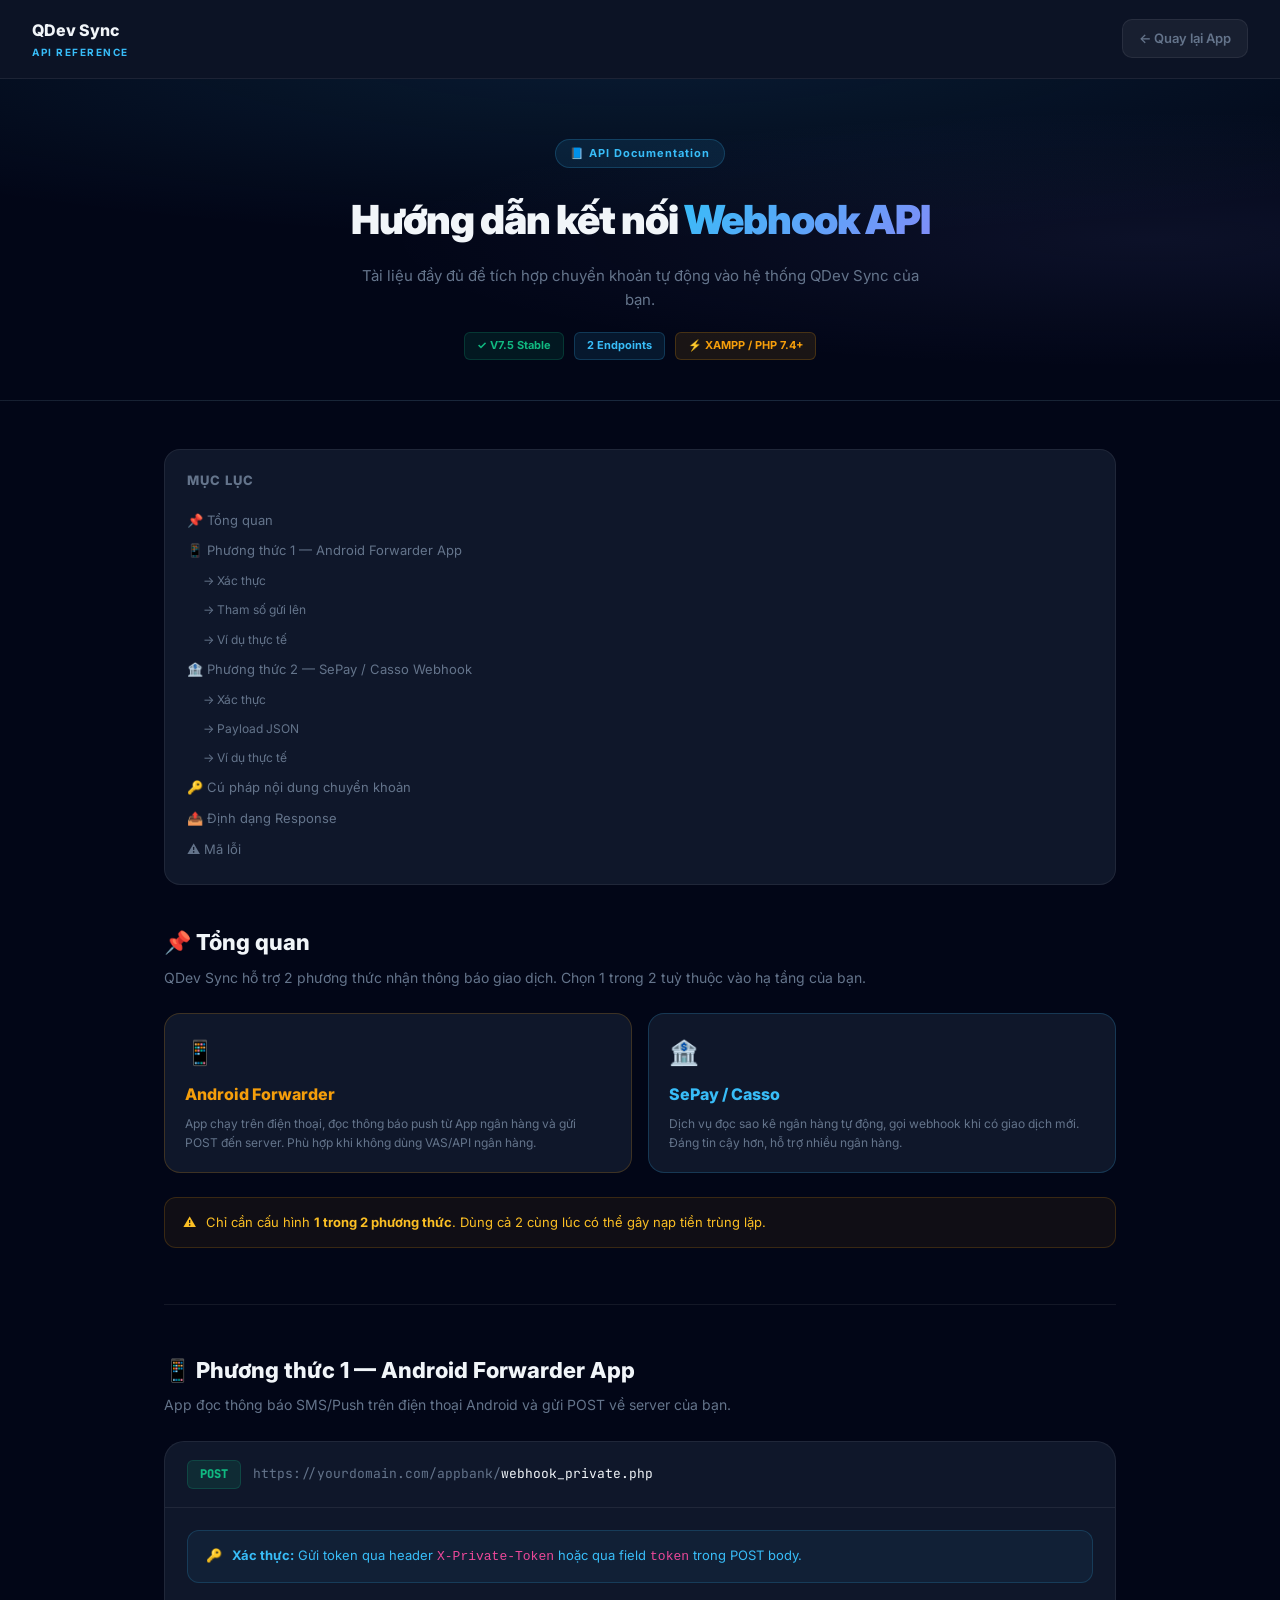
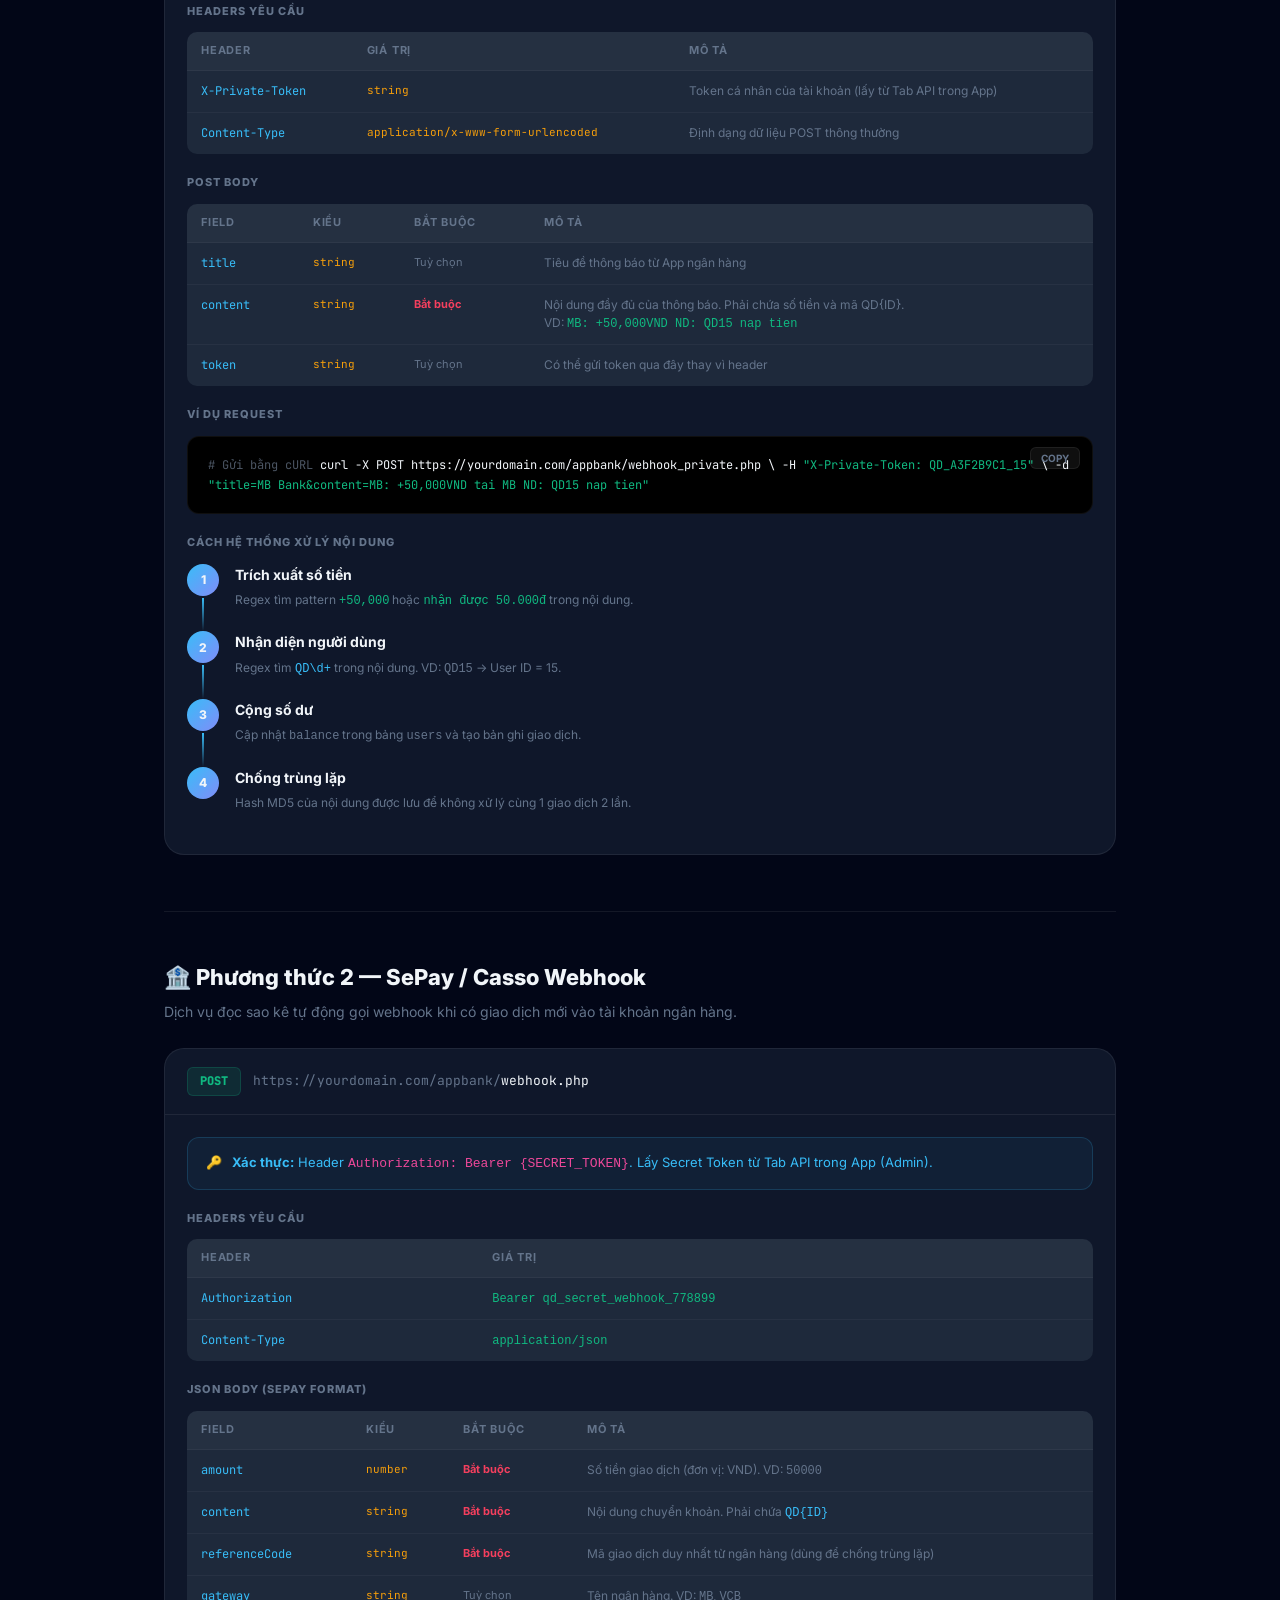
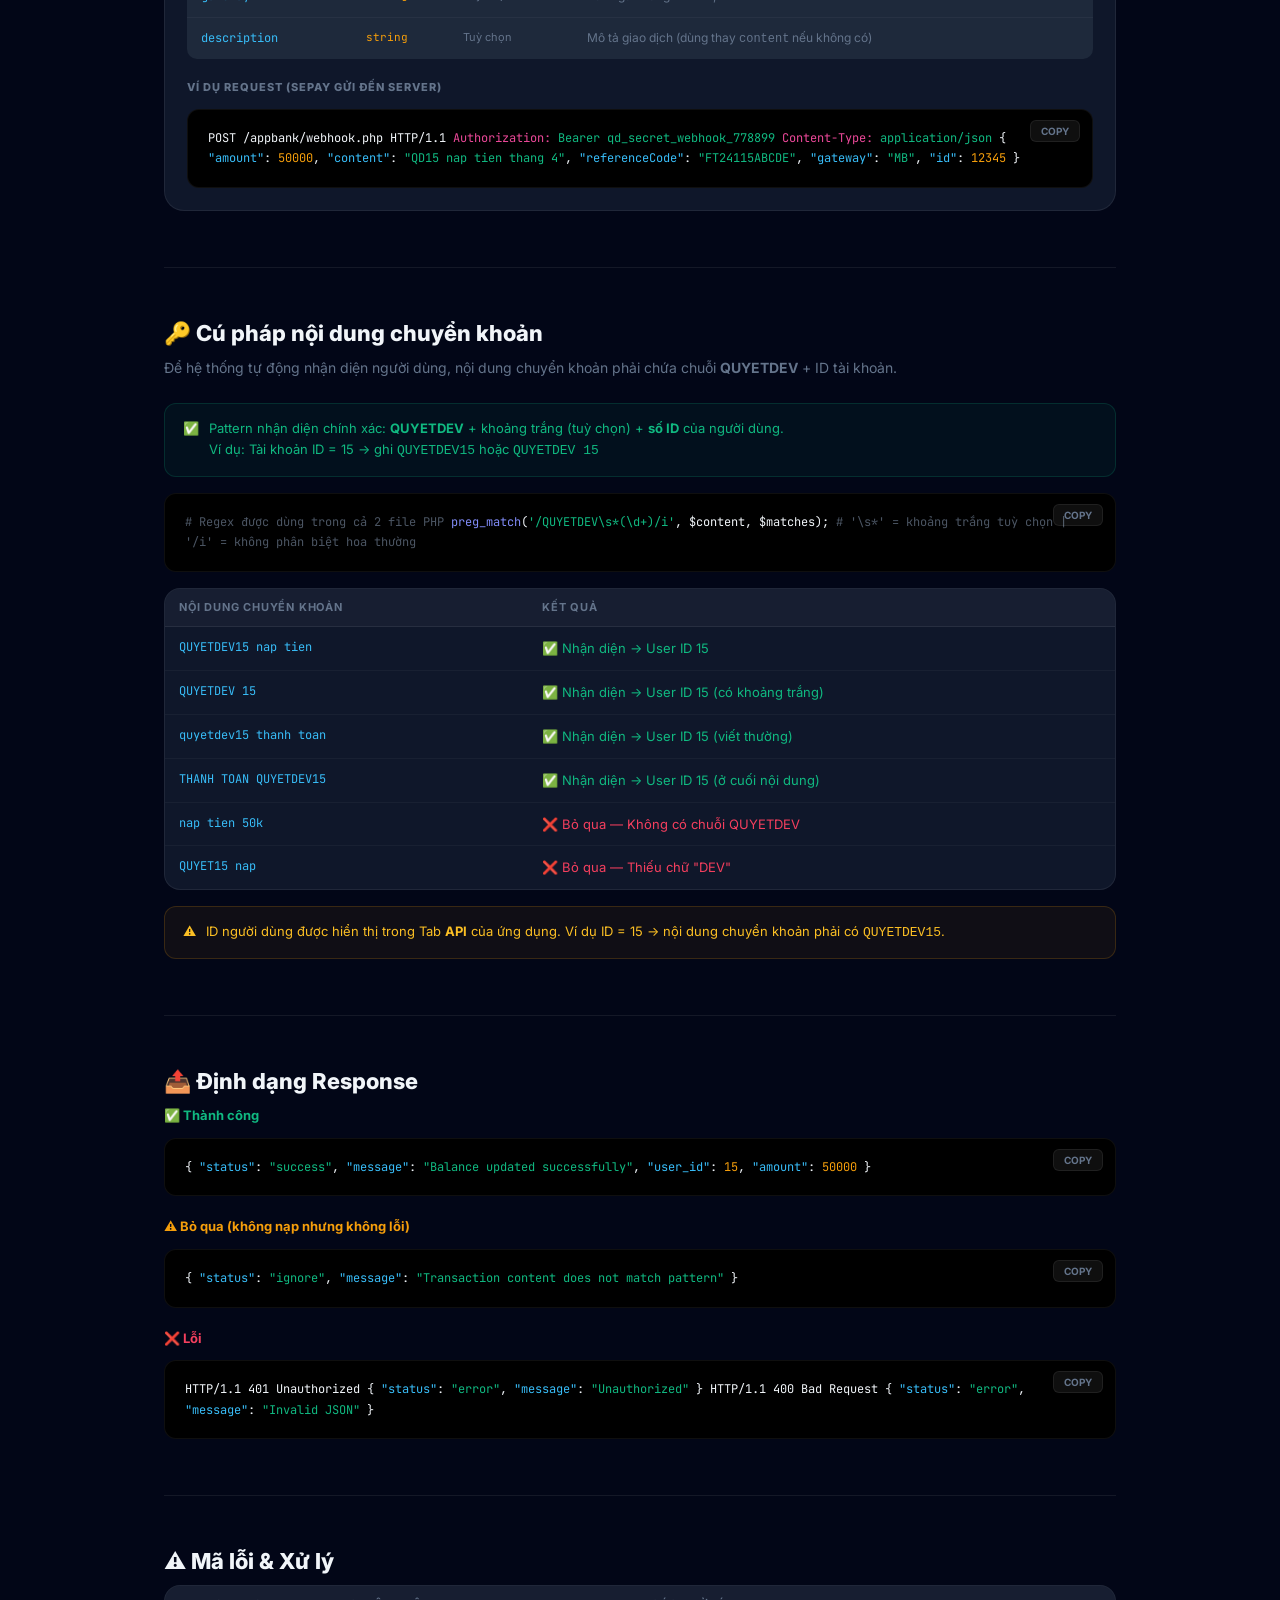
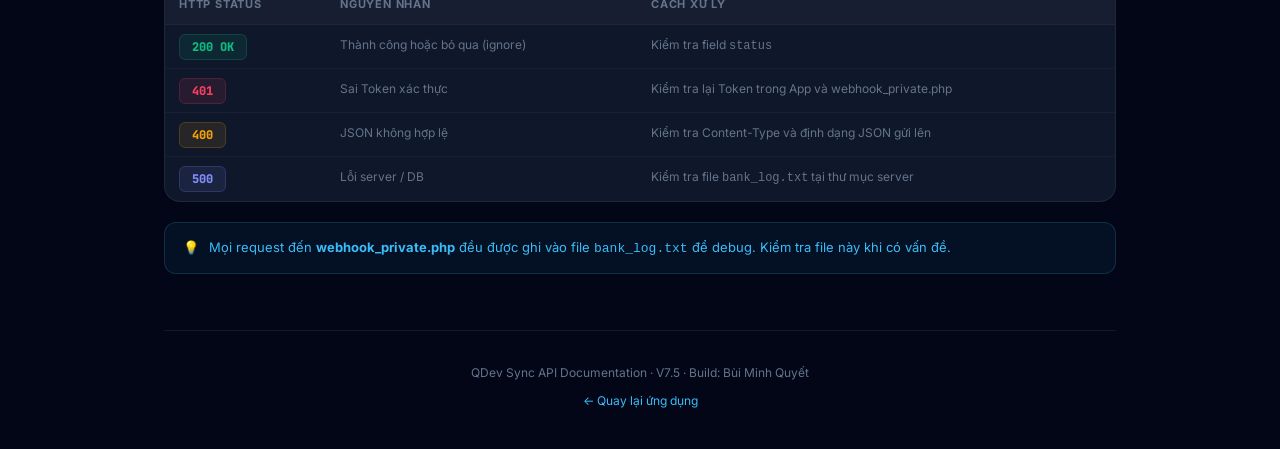
==== app/src/main/assets/docs.html @ 8d7e0cd1 "Fix internal doc links and external social app redirects (FB, Zalo)" ====
<!DOCTYPE html>
<html lang="vi">
<head>
    <meta charset="UTF-8">
    <meta name="viewport" content="width=device-width, initial-scale=1.0">
    <title>API Documentation — QDev Sync</title>
    <link rel="icon" href="logo.png">
    <link rel="preconnect" href="https://fonts.googleapis.com">
    <link href="https://fonts.googleapis.com/css2?family=Inter:wght@400;500;600;700;800;900&family=JetBrains+Mono:wght@400;500;700&display=swap" rel="stylesheet">
    <style>
        :root {
            --bg: #020617;
            --surface: #0f172a;
            --surface2: #1e293b;
            --border: rgba(255,255,255,0.07);
            --text: #f1f5f9;
            --muted: #64748b;
            --blue: #38bdf8;
            --purple: #818cf8;
            --emerald: #10b981;
            --amber: #f59e0b;
            --rose: #f43f5e;
            --pink: #ec4899;
        }
        * { margin: 0; padding: 0; box-sizing: border-box; }
        body {
            background: var(--bg);
            color: var(--text);
            font-family: 'Inter', sans-serif;
            min-height: 100vh;
            line-height: 1.6;
        }

        /* ── HEADER ── */
        .site-header {
            background: rgba(15,23,42,0.8);
            backdrop-filter: blur(12px);
            border-bottom: 1px solid var(--border);
            padding: 18px 32px;
            display: flex;
            align-items: center;
            justify-content: space-between;
            position: sticky;
            top: 0;
            z-index: 100;
        }
        .logo { display: flex; align-items: center; gap: 12px; }
        .logo-icon {
            width: 38px; height: 38px;
            background: linear-gradient(135deg, var(--blue), var(--purple));
            border-radius: 10px;
            display: flex; align-items: center; justify-content: center;
            font-size: 18px;
        }
        .logo-text { font-size: 16px; font-weight: 800; }
        .logo-sub { font-size: 10px; color: var(--blue); font-weight: 700; letter-spacing: 1.5px; text-transform: uppercase; }
        .back-btn {
            display: flex; align-items: center; gap: 8px;
            background: rgba(255,255,255,0.05);
            border: 1px solid var(--border);
            padding: 8px 16px;
            border-radius: 10px;
            color: var(--muted);
            text-decoration: none;
            font-size: 13px;
            font-weight: 600;
            transition: all 0.2s;
        }
        .back-btn:hover { background: rgba(56,189,248,0.1); color: var(--blue); border-color: var(--blue); }

        /* ── HERO ── */
        .hero {
            background: radial-gradient(ellipse 80% 60% at 50% -10%, rgba(56,189,248,0.12), transparent),
                        radial-gradient(ellipse 60% 40% at 90% 50%, rgba(129,140,248,0.08), transparent);
            padding: 60px 32px 40px;
            text-align: center;
            border-bottom: 1px solid var(--border);
        }
        .hero-badge {
            display: inline-flex; align-items: center; gap: 6px;
            background: rgba(56,189,248,0.1);
            border: 1px solid rgba(56,189,248,0.2);
            color: var(--blue);
            font-size: 11px; font-weight: 700; letter-spacing: 1px;
            padding: 5px 14px; border-radius: 100px;
            margin-bottom: 20px;
        }
        .hero h1 { font-size: 40px; font-weight: 900; letter-spacing: -1px; margin-bottom: 12px; }
        .hero h1 span { background: linear-gradient(135deg, var(--blue), var(--purple)); -webkit-background-clip: text; -webkit-text-fill-color: transparent; }
        .hero p { color: var(--muted); font-size: 15px; max-width: 560px; margin: 0 auto; }
        .version-badges { display: flex; justify-content: center; gap: 10px; margin-top: 20px; flex-wrap: wrap; }
        .version-badge {
            padding: 4px 12px; border-radius: 6px; font-size: 11px; font-weight: 700;
        }
        .v-stable { background: rgba(16,185,129,0.1); color: var(--emerald); border: 1px solid rgba(16,185,129,0.2); }
        .v-info { background: rgba(56,189,248,0.1); color: var(--blue); border: 1px solid rgba(56,189,248,0.2); }
        .v-warn { background: rgba(245,158,11,0.1); color: var(--amber); border: 1px solid rgba(245,158,11,0.2); }

        /* ── LAYOUT ── */
        .container { max-width: 1000px; margin: 0 auto; padding: 48px 24px; }

        /* ── SECTION ── */
        .section { margin-bottom: 56px; }
        .section-title {
            font-size: 22px; font-weight: 800; margin-bottom: 6px;
            display: flex; align-items: center; gap: 10px;
        }
        .section-desc { color: var(--muted); font-size: 14px; margin-bottom: 24px; }

        /* ── ENDPOINT CARD ── */
        .endpoint-card {
            background: var(--surface);
            border: 1px solid var(--border);
            border-radius: 20px;
            overflow: hidden;
            margin-bottom: 20px;
        }
        .endpoint-header {
            padding: 18px 22px;
            display: flex; align-items: center; gap: 12px;
            border-bottom: 1px solid var(--border);
            cursor: pointer;
            user-select: none;
        }
        .method-badge {
            padding: 4px 12px; border-radius: 6px;
            font-size: 12px; font-weight: 800;
            font-family: 'JetBrains Mono', monospace;
        }
        .post { background: rgba(16,185,129,0.12); color: var(--emerald); border: 1px solid rgba(16,185,129,0.2); }
        .get { background: rgba(56,189,248,0.12); color: var(--blue); border: 1px solid rgba(56,189,248,0.2); }
        .endpoint-url {
            font-family: 'JetBrains Mono', monospace;
            font-size: 13px; color: var(--text); flex: 1;
        }
        .endpoint-url span { color: var(--muted); }
        .endpoint-desc-short { margin-left: auto; font-size: 12px; color: var(--muted); font-weight: 500; }

        .endpoint-body { padding: 22px; }
        .endpoint-body h4 {
            font-size: 11px; font-weight: 800; color: var(--muted);
            letter-spacing: 1px; text-transform: uppercase;
            margin-bottom: 12px; margin-top: 20px;
        }
        .endpoint-body h4:first-child { margin-top: 0; }

        /* ── TABLE ── */
        table { width: 100%; border-collapse: collapse; font-size: 13px; }
        th {
            text-align: left; padding: 10px 14px;
            background: rgba(255,255,255,0.03);
            color: var(--muted); font-size: 11px; font-weight: 700;
            text-transform: uppercase; letter-spacing: 0.8px;
            border-bottom: 1px solid var(--border);
        }
        td { padding: 11px 14px; border-bottom: 1px solid rgba(255,255,255,0.04); vertical-align: top; }
        tr:last-child td { border-bottom: none; }
        .param-name { font-family: 'JetBrains Mono', monospace; color: var(--blue); font-size: 12px; }
        .param-type { font-family: 'JetBrains Mono', monospace; color: var(--amber); font-size: 11px; }
        .param-req { color: var(--rose); font-size: 11px; font-weight: 700; }
        .param-opt { color: var(--muted); font-size: 11px; }
        .param-desc { color: var(--muted); font-size: 12px; line-height: 1.5; }

        /* ── CODE BLOCK ── */
        .code-block {
            background: #000;
            border: 1px solid rgba(255,255,255,0.06);
            border-radius: 12px;
            padding: 18px 20px;
            font-family: 'JetBrains Mono', monospace;
            font-size: 12px;
            line-height: 1.7;
            overflow-x: auto;
            position: relative;
        }
        .code-block .comment { color: #4b5563; }
        .code-block .key { color: var(--blue); }
        .code-block .str { color: var(--emerald); }
        .code-block .num { color: var(--amber); }
        .code-block .kw { color: var(--purple); }
        .code-block .hdr { color: var(--pink); }
        .copy-btn {
            position: absolute; top: 10px; right: 12px;
            background: rgba(255,255,255,0.06);
            border: 1px solid var(--border);
            color: var(--muted);
            padding: 4px 10px;
            border-radius: 6px;
            font-size: 10px; font-weight: 700;
            cursor: pointer;
            transition: all 0.2s;
            font-family: 'Inter', sans-serif;
        }
        .copy-btn:hover { background: var(--blue); color: white; border-color: var(--blue); }

        /* ── ALERT ── */
        .alert {
            padding: 14px 18px;
            border-radius: 12px;
            margin-bottom: 16px;
            font-size: 13px;
            display: flex; gap: 10px;
        }
        .alert-warn { background: rgba(245,158,11,0.06); border: 1px solid rgba(245,158,11,0.18); color: #fbbf24; }
        .alert-info { background: rgba(56,189,248,0.06); border: 1px solid rgba(56,189,248,0.18); color: var(--blue); }
        .alert-success { background: rgba(16,185,129,0.06); border: 1px solid rgba(16,185,129,0.18); color: var(--emerald); }

        /* ── RESPONSE TABS ── */
        .resp-tabs { display: flex; gap: 0; border-bottom: 1px solid var(--border); margin-bottom: 14px; }
        .resp-tab {
            padding: 8px 16px; font-size: 12px; font-weight: 700;
            color: var(--muted); cursor: pointer; border-bottom: 2px solid transparent;
            transition: all 0.2s;
        }
        .resp-tab.active { color: var(--emerald); border-bottom-color: var(--emerald); }

        /* ── FLOW STEPS ── */
        .flow { display: flex; flex-direction: column; gap: 0; }
        .flow-item {
            display: flex; gap: 16px; padding-bottom: 20px;
            position: relative;
        }
        .flow-item:not(:last-child)::before {
            content: '';
            position: absolute;
            left: 15px; top: 34px; bottom: 0;
            width: 2px;
            background: linear-gradient(var(--blue), transparent);
        }
        .flow-num {
            width: 32px; height: 32px; border-radius: 50%; flex-shrink: 0;
            background: linear-gradient(135deg, var(--blue), var(--purple));
            display: flex; align-items: center; justify-content: center;
            font-size: 12px; font-weight: 800;
        }
        .flow-content h5 { font-size: 14px; font-weight: 700; margin-bottom: 4px; }
        .flow-content p { font-size: 12px; color: var(--muted); }

        /* ── DIVIDER ── */
        .divider { height: 1px; background: var(--border); margin: 48px 0; }

        /* ── TOC ── */
        .toc {
            background: var(--surface);
            border: 1px solid var(--border);
            border-radius: 16px;
            padding: 20px 22px;
            margin-bottom: 40px;
        }
        .toc h3 { font-size: 13px; font-weight: 800; color: var(--muted); text-transform: uppercase; letter-spacing: 1px; margin-bottom: 14px; }
        .toc a {
            display: block; color: var(--muted); text-decoration: none;
            font-size: 13px; padding: 5px 0;
            transition: color 0.2s;
        }
        .toc a:hover { color: var(--blue); }
        .toc .toc-sub { padding-left: 16px; font-size: 12px; }

        /* ── RESPONSIVE ── */
        @media (max-width: 768px) {
            .hero { padding: 40px 20px 30px; }
            .hero h1 { font-size: 28px; }
            .hero p { font-size: 14px; }
            .site-header { padding: 12px 16px; }
            .logo-text { font-size: 14px; }
            .logo-icon { width: 32px; height: 32px; font-size: 16px; }
            .back-btn { padding: 6px 12px; font-size: 12px; }
            
            .container { padding: 24px 16px; }
            .section-title { font-size: 18px; }
            
            .overview-grid { grid-template-columns: 1fr !important; }
            
            .endpoint-header { flex-direction: column; align-items: flex-start; gap: 8px; }
            .endpoint-url { font-size: 12px; color: var(--text); word-break: break-all; }
            .endpoint-desc-short { margin-left: 0; font-size: 11px; }
            
            .table-wrapper { overflow-x: auto; -webkit-overflow-scrolling: touch; border-radius: 10px; border: 1px solid var(--border); }
            table { min-width: 500px; }
            
            .code-block { font-size: 11px; padding: 15px; }
        }
    </style>
</head>
<body>

<!-- HEADER -->
<header class="site-header">
    <div class="logo">
        <div>
            <div class="logo-text">QDev Sync</div>
            <div class="logo-sub">API Reference</div>
        </div>
    </div>
    <a href="preview.html" class="back-btn">← Quay lại App</a>
</header>

<!-- HERO -->
<div class="hero">
    <div class="hero-badge">📘 API Documentation</div>
    <h1>Hướng dẫn kết nối <span>Webhook API</span></h1>
    <p>Tài liệu đầy đủ để tích hợp chuyển khoản tự động vào hệ thống QDev Sync của bạn.</p>
    <div class="version-badges">
        <span class="version-badge v-stable">✓ V7.5 Stable</span>
        <span class="version-badge v-info">2 Endpoints</span>
        <span class="version-badge v-warn">⚡ XAMPP / PHP 7.4+</span>
    </div>
</div>

<!-- MAIN CONTENT -->
<div class="container">

    <!-- TOC -->
    <div class="toc">
        <h3>Mục lục</h3>
        <a href="#overview">📌 Tổng quan</a>
        <a href="#method1">📱 Phương thức 1 — Android Forwarder App</a>
        <a class="toc-sub" href="#m1-auth">→ Xác thực</a>
        <a class="toc-sub" href="#m1-params">→ Tham số gửi lên</a>
        <a class="toc-sub" href="#m1-example">→ Ví dụ thực tế</a>
        <a href="#method2">🏦 Phương thức 2 — SePay / Casso Webhook</a>
        <a class="toc-sub" href="#m2-auth">→ Xác thực</a>
        <a class="toc-sub" href="#m2-body">→ Payload JSON</a>
        <a class="toc-sub" href="#m2-example">→ Ví dụ thực tế</a>
        <a href="#pattern">🔑 Cú pháp nội dung chuyển khoản</a>
        <a href="#response">📤 Định dạng Response</a>
        <a href="#errors">⚠️ Mã lỗi</a>
    </div>

    <!-- OVERVIEW -->
    <div class="section" id="overview">
        <div class="section-title">📌 Tổng quan</div>
        <div class="section-desc">QDev Sync hỗ trợ 2 phương thức nhận thông báo giao dịch. Chọn 1 trong 2 tuỳ thuộc vào hạ tầng của bạn.</div>

        <div class="overview-grid" style="display: grid; grid-template-columns: 1fr 1fr; gap: 16px; margin-bottom: 24px;">
            <div style="background: var(--surface); border: 1px solid rgba(245,158,11,0.2); border-radius: 16px; padding: 20px;">
                <div style="font-size: 24px; margin-bottom: 10px;">📱</div>
                <div style="font-weight: 800; margin-bottom: 6px; color: var(--amber);">Android Forwarder</div>
                <div style="font-size: 12px; color: var(--muted); line-height: 1.6;">App chạy trên điện thoại, đọc thông báo push từ App ngân hàng và gửi POST đến server. Phù hợp khi không dùng VAS/API ngân hàng.</div>
            </div>
            <div style="background: var(--surface); border: 1px solid rgba(56,189,248,0.2); border-radius: 16px; padding: 20px;">
                <div style="font-size: 24px; margin-bottom: 10px;">🏦</div>
                <div style="font-weight: 800; margin-bottom: 6px; color: var(--blue);">SePay / Casso</div>
                <div style="font-size: 12px; color: var(--muted); line-height: 1.6;">Dịch vụ đọc sao kê ngân hàng tự động, gọi webhook khi có giao dịch mới. Đáng tin cậy hơn, hỗ trợ nhiều ngân hàng.</div>
            </div>
        </div>

        <div class="alert alert-warn">
            ⚠️ <div>Chỉ cần cấu hình <strong>1 trong 2 phương thức</strong>. Dùng cả 2 cùng lúc có thể gây nạp tiền trùng lặp.</div>
        </div>
    </div>

    <div class="divider"></div>

    <!-- METHOD 1 -->
    <div class="section" id="method1">
        <div class="section-title">📱 Phương thức 1 — Android Forwarder App</div>
        <div class="section-desc">App đọc thông báo SMS/Push trên điện thoại Android và gửi POST về server của bạn.</div>

        <div class="endpoint-card">
            <div class="endpoint-header">
                <span class="method-badge post">POST</span>
                <span class="endpoint-url"><span>https://yourdomain.com/appbank/</span>webhook_private.php</span>
            </div>
            <div class="endpoint-body">

                <div class="alert alert-info" id="m1-auth">
                    🔑 <div><strong>Xác thực:</strong> Gửi token qua header <code style="color:var(--pink)">X-Private-Token</code> hoặc qua field <code style="color:var(--pink)">token</code> trong POST body.</div>
                </div>

                <h4 id="m1-params">Headers yêu cầu</h4>
                <div style="background: var(--surface2); border-radius: 10px; overflow: hidden; margin-bottom: 16px;">
                    <div class="table-wrapper">
            <table>
                        <thead><tr><th>Header</th><th>Giá trị</th><th>Mô tả</th></tr></thead>
                        <tbody>
                            <tr><td class="param-name">X-Private-Token</td><td class="param-type">string</td><td class="param-desc">Token cá nhân của tài khoản (lấy từ Tab API trong App)</td></tr>
                            <tr><td class="param-name">Content-Type</td><td class="param-type">application/x-www-form-urlencoded</td><td class="param-desc">Định dạng dữ liệu POST thông thường</td></tr>
                        </tbody>
                    </table>
        </div>
                </div>

                <h4>POST Body</h4>
                <div style="background: var(--surface2); border-radius: 10px; overflow: hidden; margin-bottom: 16px;">
                    <div class="table-wrapper">
            <table>
                        <thead><tr><th>Field</th><th>Kiểu</th><th>Bắt buộc</th><th>Mô tả</th></tr></thead>
                        <tbody>
                            <tr>
                                <td class="param-name">title</td>
                                <td class="param-type">string</td>
                                <td class="param-opt">Tuỳ chọn</td>
                                <td class="param-desc">Tiêu đề thông báo từ App ngân hàng</td>
                            </tr>
                            <tr>
                                <td class="param-name">content</td>
                                <td class="param-type">string</td>
                                <td class="param-req">Bắt buộc</td>
                                <td class="param-desc">Nội dung đầy đủ của thông báo. Phải chứa số tiền và mã QD{ID}.<br>VD: <span style="color:var(--emerald);font-family:monospace">MB: +50,000VND ND: QD15 nap tien</span></td>
                            </tr>
                            <tr>
                                <td class="param-name">token</td>
                                <td class="param-type">string</td>
                                <td class="param-opt">Tuỳ chọn</td>
                                <td class="param-desc">Có thể gửi token qua đây thay vì header</td>
                            </tr>
                        </tbody>
                    </table>
        </div>
                </div>

                <h4 id="m1-example">Ví dụ Request</h4>
                <div class="code-block">
                    <button class="copy-btn" onclick="copyCode(this)">COPY</button>
<span class="comment"># Gửi bằng cURL</span>
curl -X POST https://yourdomain.com/appbank/webhook_private.php \
  -H <span class="str">"X-Private-Token: QD_A3F2B9C1_15"</span> \
  -d <span class="str">"title=MB Bank&content=MB: +50,000VND tai MB ND: QD15 nap tien"</span>
                </div>

                <h4 style="margin-top: 20px;">Cách hệ thống xử lý nội dung</h4>
                <div class="flow">
                    <div class="flow-item">
                        <div class="flow-num">1</div>
                        <div class="flow-content">
                            <h5>Trích xuất số tiền</h5>
                            <p>Regex tìm pattern <code style="color:var(--emerald)">+50,000</code> hoặc <code style="color:var(--emerald)">nhận được 50.000đ</code> trong nội dung.</p>
                        </div>
                    </div>
                    <div class="flow-item">
                        <div class="flow-num">2</div>
                        <div class="flow-content">
                            <h5>Nhận diện người dùng</h5>
                            <p>Regex tìm <code style="color:var(--blue)">QD\d+</code> trong nội dung. VD: <code>QD15</code> → User ID = 15.</p>
                        </div>
                    </div>
                    <div class="flow-item">
                        <div class="flow-num">3</div>
                        <div class="flow-content">
                            <h5>Cộng số dư</h5>
                            <p>Cập nhật <code>balance</code> trong bảng <code>users</code> và tạo bản ghi giao dịch.</p>
                        </div>
                    </div>
                    <div class="flow-item">
                        <div class="flow-num">4</div>
                        <div class="flow-content">
                            <h5>Chống trùng lặp</h5>
                            <p>Hash MD5 của nội dung được lưu để không xử lý cùng 1 giao dịch 2 lần.</p>
                        </div>
                    </div>
                </div>
            </div>
        </div>
    </div>

    <div class="divider"></div>

    <!-- METHOD 2 -->
    <div class="section" id="method2">
        <div class="section-title">🏦 Phương thức 2 — SePay / Casso Webhook</div>
        <div class="section-desc">Dịch vụ đọc sao kê tự động gọi webhook khi có giao dịch mới vào tài khoản ngân hàng.</div>

        <div class="endpoint-card">
            <div class="endpoint-header">
                <span class="method-badge post">POST</span>
                <span class="endpoint-url"><span>https://yourdomain.com/appbank/</span>webhook.php</span>
            </div>
            <div class="endpoint-body">

                <div class="alert alert-info" id="m2-auth">
                    🔑 <div><strong>Xác thực:</strong> Header <code style="color:var(--pink)">Authorization: Bearer {SECRET_TOKEN}</code>. Lấy Secret Token từ Tab API trong App (Admin).</div>
                </div>

                <h4>Headers yêu cầu</h4>
                <div style="background: var(--surface2); border-radius: 10px; overflow: hidden; margin-bottom: 16px;">
                    <div class="table-wrapper">
            <table>
                        <thead><tr><th>Header</th><th>Giá trị</th></tr></thead>
                        <tbody>
                            <tr><td class="param-name">Authorization</td><td class="param-desc"><code style="color:var(--emerald)">Bearer qd_secret_webhook_778899</code></td></tr>
                            <tr><td class="param-name">Content-Type</td><td class="param-desc"><code style="color:var(--emerald)">application/json</code></td></tr>
                        </tbody>
                    </table>
        </div>
                </div>

                <h4 id="m2-body">JSON Body (SePay format)</h4>
                <div style="background: var(--surface2); border-radius: 10px; overflow: hidden; margin-bottom: 16px;">
                    <div class="table-wrapper">
            <table>
                        <thead><tr><th>Field</th><th>Kiểu</th><th>Bắt buộc</th><th>Mô tả</th></tr></thead>
                        <tbody>
                            <tr><td class="param-name">amount</td><td class="param-type">number</td><td class="param-req">Bắt buộc</td><td class="param-desc">Số tiền giao dịch (đơn vị: VND). VD: <code>50000</code></td></tr>
                            <tr><td class="param-name">content</td><td class="param-type">string</td><td class="param-req">Bắt buộc</td><td class="param-desc">Nội dung chuyển khoản. Phải chứa <code style="color:var(--blue)">QD{ID}</code></td></tr>
                            <tr><td class="param-name">referenceCode</td><td class="param-type">string</td><td class="param-req">Bắt buộc</td><td class="param-desc">Mã giao dịch duy nhất từ ngân hàng (dùng để chống trùng lặp)</td></tr>
                            <tr><td class="param-name">gateway</td><td class="param-type">string</td><td class="param-opt">Tuỳ chọn</td><td class="param-desc">Tên ngân hàng. VD: <code>MB</code>, <code>VCB</code></td></tr>
                            <tr><td class="param-name">description</td><td class="param-type">string</td><td class="param-opt">Tuỳ chọn</td><td class="param-desc">Mô tả giao dịch (dùng thay <code>content</code> nếu không có)</td></tr>
                        </tbody>
                    </table>
        </div>
                </div>

                <h4 id="m2-example">Ví dụ Request (SePay gửi đến server)</h4>
                <div class="code-block">
                    <button class="copy-btn" onclick="copyCode(this)">COPY</button>
POST /appbank/webhook.php HTTP/1.1
<span class="hdr">Authorization:</span> <span class="str">Bearer qd_secret_webhook_778899</span>
<span class="hdr">Content-Type:</span> <span class="str">application/json</span>

{
  <span class="key">"amount"</span>: <span class="num">50000</span>,
  <span class="key">"content"</span>: <span class="str">"QD15 nap tien thang 4"</span>,
  <span class="key">"referenceCode"</span>: <span class="str">"FT24115ABCDE"</span>,
  <span class="key">"gateway"</span>: <span class="str">"MB"</span>,
  <span class="key">"id"</span>: <span class="num">12345</span>
}
                </div>
            </div>
        </div>
    </div>

    <div class="divider"></div>

    <!-- PATTERN -->
    <div class="section" id="pattern">
        <div class="section-title">🔑 Cú pháp nội dung chuyển khoản</div>
        <div class="section-desc">Để hệ thống tự động nhận diện người dùng, nội dung chuyển khoản phải chứa chuỗi <strong>QUYETDEV</strong> + ID tài khoản.</div>

        <div class="alert alert-success">
            ✅ <div>Pattern nhận diện chính xác: <strong>QUYETDEV</strong> + khoảng trắng (tuỳ chọn) + <strong>số ID</strong> của người dùng.<br>
            Ví dụ: Tài khoản ID = 15 → ghi <code style="color:var(--emerald)">QUYETDEV15</code> hoặc <code style="color:var(--emerald)">QUYETDEV 15</code></div>
        </div>

        <div class="code-block" style="margin-bottom: 16px;">
            <button class="copy-btn" onclick="copyCode(this)">COPY</button>
<span class="comment"># Regex được dùng trong cả 2 file PHP</span>
<span class="kw">preg_match</span>(<span class="str">'/QUYETDEV\s*(\d+)/i'</span>, $content, $matches);
<span class="comment"># '\s*' = khoảng trắng tuỳ chọn | '/i' = không phân biệt hoa thường</span>
        </div>

        <div style="background: var(--surface); border-radius: 16px; overflow: hidden; border: 1px solid var(--border);">
            <div class="table-wrapper">
            <table>
                <thead><tr><th>Nội dung chuyển khoản</th><th>Kết quả</th></tr></thead>
                <tbody>
                    <tr><td class="param-name">QUYETDEV15 nap tien</td><td style="color:var(--emerald);">✅ Nhận diện → User ID 15</td></tr>
                    <tr><td class="param-name">QUYETDEV 15</td><td style="color:var(--emerald);">✅ Nhận diện → User ID 15 (có khoảng trắng)</td></tr>
                    <tr><td class="param-name">quyetdev15 thanh toan</td><td style="color:var(--emerald);">✅ Nhận diện → User ID 15 (viết thường)</td></tr>
                    <tr><td class="param-name">THANH TOAN QUYETDEV15</td><td style="color:var(--emerald);">✅ Nhận diện → User ID 15 (ở cuối nội dung)</td></tr>
                    <tr><td class="param-name">nap tien 50k</td><td style="color:var(--rose);">❌ Bỏ qua — Không có chuỗi QUYETDEV</td></tr>
                    <tr><td class="param-name">QUYET15 nap</td><td style="color:var(--rose);">❌ Bỏ qua — Thiếu chữ "DEV"</td></tr>
                </tbody>
            </table>
        </div>
        </div>

        <div class="alert alert-warn" style="margin-top: 16px;">
            ⚠️ <div>ID người dùng được hiển thị trong Tab <strong>API</strong> của ứng dụng. Ví dụ ID = 15 → nội dung chuyển khoản phải có <code>QUYETDEV15</code>.</div>
        </div>
    </div>

    <div class="divider"></div>

    <!-- RESPONSE -->
    <div class="section" id="response">
        <div class="section-title">📤 Định dạng Response</div>

        <h4 style="font-size:13px;font-weight:700;margin-bottom:12px;color:var(--emerald);">✅ Thành công</h4>
        <div class="code-block" style="margin-bottom: 20px;">
            <button class="copy-btn" onclick="copyCode(this)">COPY</button>
{
  <span class="key">"status"</span>: <span class="str">"success"</span>,
  <span class="key">"message"</span>: <span class="str">"Balance updated successfully"</span>,
  <span class="key">"user_id"</span>: <span class="num">15</span>,
  <span class="key">"amount"</span>: <span class="num">50000</span>
}
        </div>

        <h4 style="font-size:13px;font-weight:700;margin-bottom:12px;color:var(--amber);">⚠️ Bỏ qua (không nạp nhưng không lỗi)</h4>
        <div class="code-block" style="margin-bottom: 20px;">
            <button class="copy-btn" onclick="copyCode(this)">COPY</button>
{
  <span class="key">"status"</span>: <span class="str">"ignore"</span>,
  <span class="key">"message"</span>: <span class="str">"Transaction content does not match pattern"</span>
}
        </div>

        <h4 style="font-size:13px;font-weight:700;margin-bottom:12px;color:var(--rose);">❌ Lỗi</h4>
        <div class="code-block">
            <button class="copy-btn" onclick="copyCode(this)">COPY</button>
HTTP/1.1 401 Unauthorized
{ <span class="key">"status"</span>: <span class="str">"error"</span>, <span class="key">"message"</span>: <span class="str">"Unauthorized"</span> }

HTTP/1.1 400 Bad Request
{ <span class="key">"status"</span>: <span class="str">"error"</span>, <span class="key">"message"</span>: <span class="str">"Invalid JSON"</span> }
        </div>
    </div>

    <div class="divider"></div>

    <!-- ERRORS -->
    <div class="section" id="errors">
        <div class="section-title">⚠️ Mã lỗi & Xử lý</div>
        <div style="background: var(--surface); border-radius: 16px; overflow: hidden; border: 1px solid var(--border);">
            <div class="table-wrapper">
            <table>
                <thead><tr><th>HTTP Status</th><th>Nguyên nhân</th><th>Cách xử lý</th></tr></thead>
                <tbody>
                    <tr>
                        <td><span class="method-badge" style="background:rgba(16,185,129,0.1);color:var(--emerald);border:1px solid rgba(16,185,129,0.2)">200 OK</span></td>
                        <td class="param-desc">Thành công hoặc bỏ qua (ignore)</td>
                        <td class="param-desc">Kiểm tra field <code>status</code></td>
                    </tr>
                    <tr>
                        <td><span class="method-badge" style="background:rgba(244,63,94,0.1);color:var(--rose);border:1px solid rgba(244,63,94,0.2)">401</span></td>
                        <td class="param-desc">Sai Token xác thực</td>
                        <td class="param-desc">Kiểm tra lại Token trong App và webhook_private.php</td>
                    </tr>
                    <tr>
                        <td><span class="method-badge" style="background:rgba(245,158,11,0.1);color:var(--amber);border:1px solid rgba(245,158,11,0.2)">400</span></td>
                        <td class="param-desc">JSON không hợp lệ</td>
                        <td class="param-desc">Kiểm tra Content-Type và định dạng JSON gửi lên</td>
                    </tr>
                    <tr>
                        <td><span class="method-badge" style="background:rgba(129,140,248,0.1);color:var(--purple);border:1px solid rgba(129,140,248,0.2)">500</span></td>
                        <td class="param-desc">Lỗi server / DB</td>
                        <td class="param-desc">Kiểm tra file <code>bank_log.txt</code> tại thư mục server</td>
                    </tr>
                </tbody>
            </table>
        </div>
        </div>

        <div class="alert alert-info" style="margin-top:20px;">
            💡 <div>Mọi request đến <strong>webhook_private.php</strong> đều được ghi vào file <code>bank_log.txt</code> để debug. Kiểm tra file này khi có vấn đề.</div>
        </div>
    </div>

    <!-- FOOTER -->
    <div style="border-top: 1px solid var(--border); padding-top: 32px; text-align: center; color: var(--muted); font-size: 12px;">
        <p>QDev Sync API Documentation · V7.5 · Build: Bùi Minh Quyết</p>
        <p style="margin-top: 8px;"><a href="preview.html" style="color: var(--blue); text-decoration: none;">← Quay lại ứng dụng</a></p>
    </div>
</div>

<script>
    function copyCode(btn) {
        const block = btn.closest('.code-block');
        const text = block.innerText.replace('COPY', '').trim();
        navigator.clipboard.writeText(text).then(() => {
            btn.textContent = '✓ COPIED';
            btn.style.background = 'var(--emerald)';
            btn.style.color = 'white';
            setTimeout(() => { btn.textContent = 'COPY'; btn.style.background = ''; btn.style.color = ''; }, 2000);
        });
    }
</script>
</body>
</html>
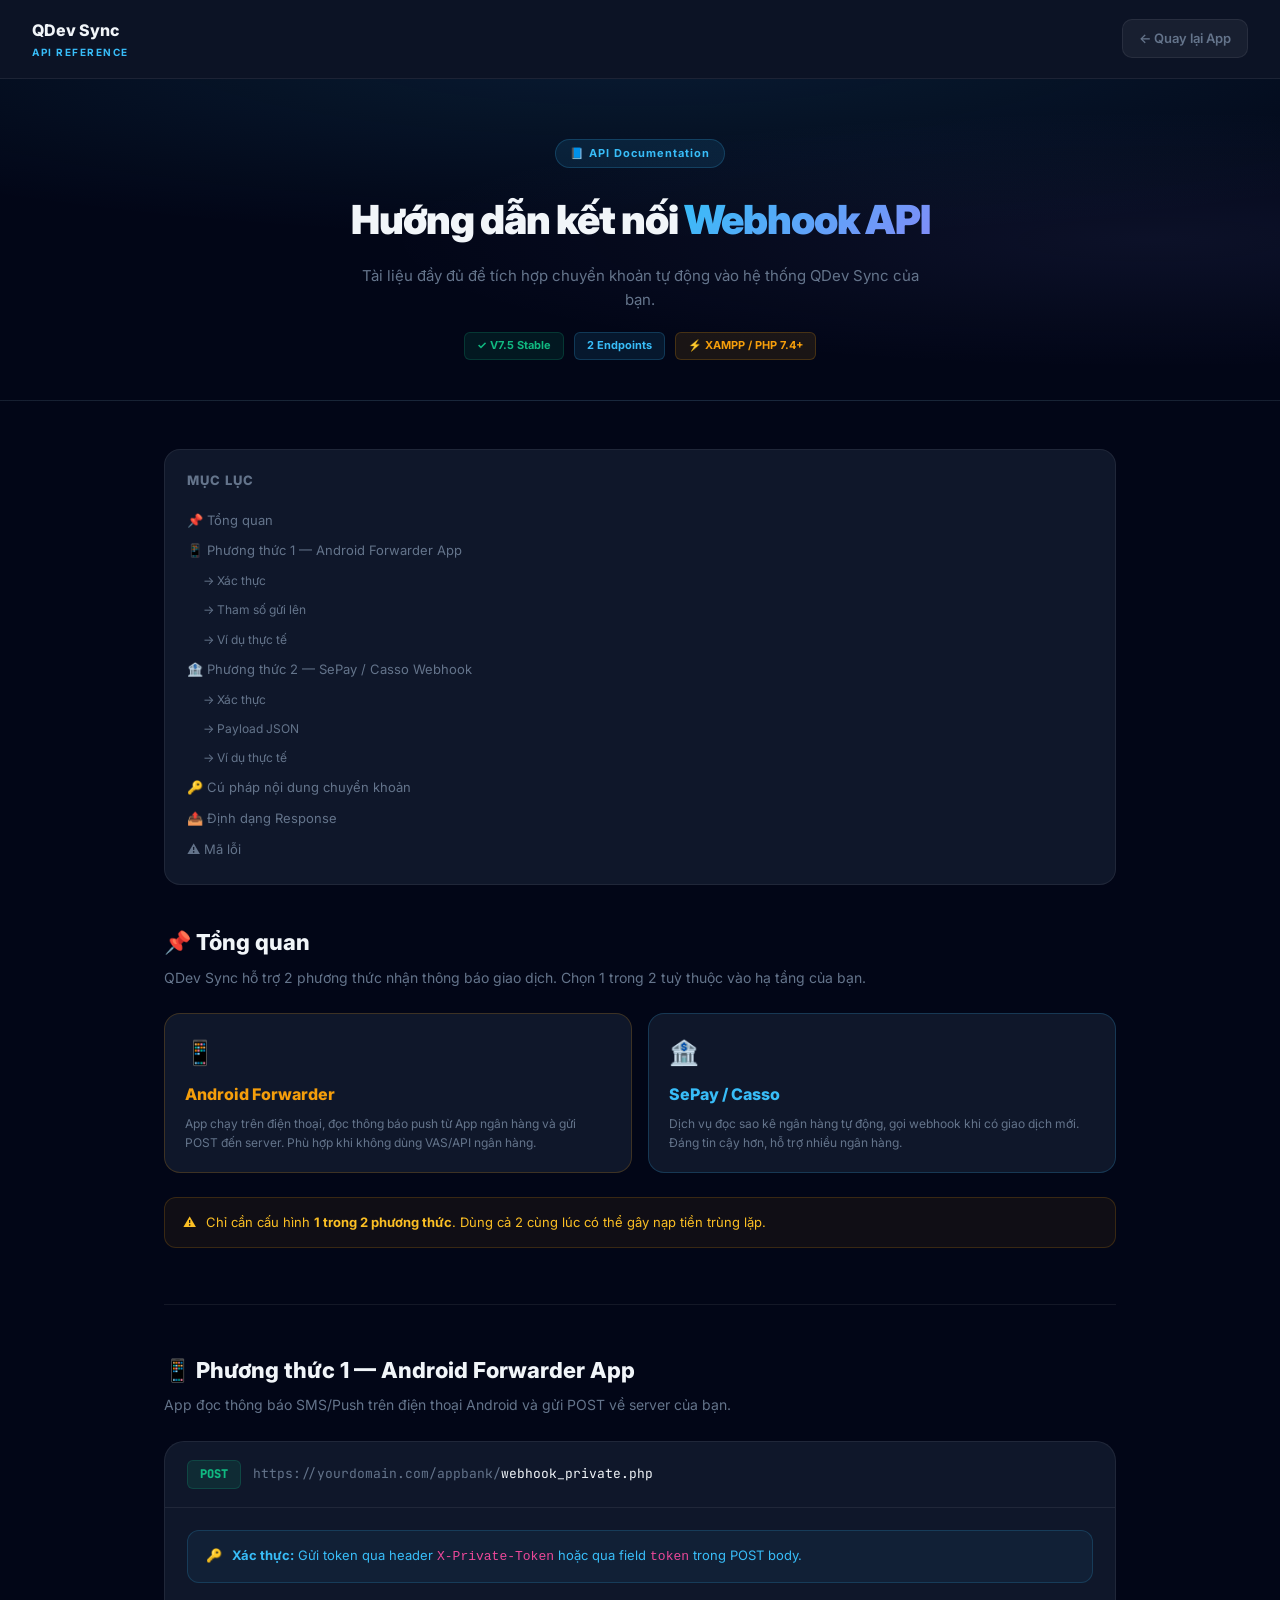
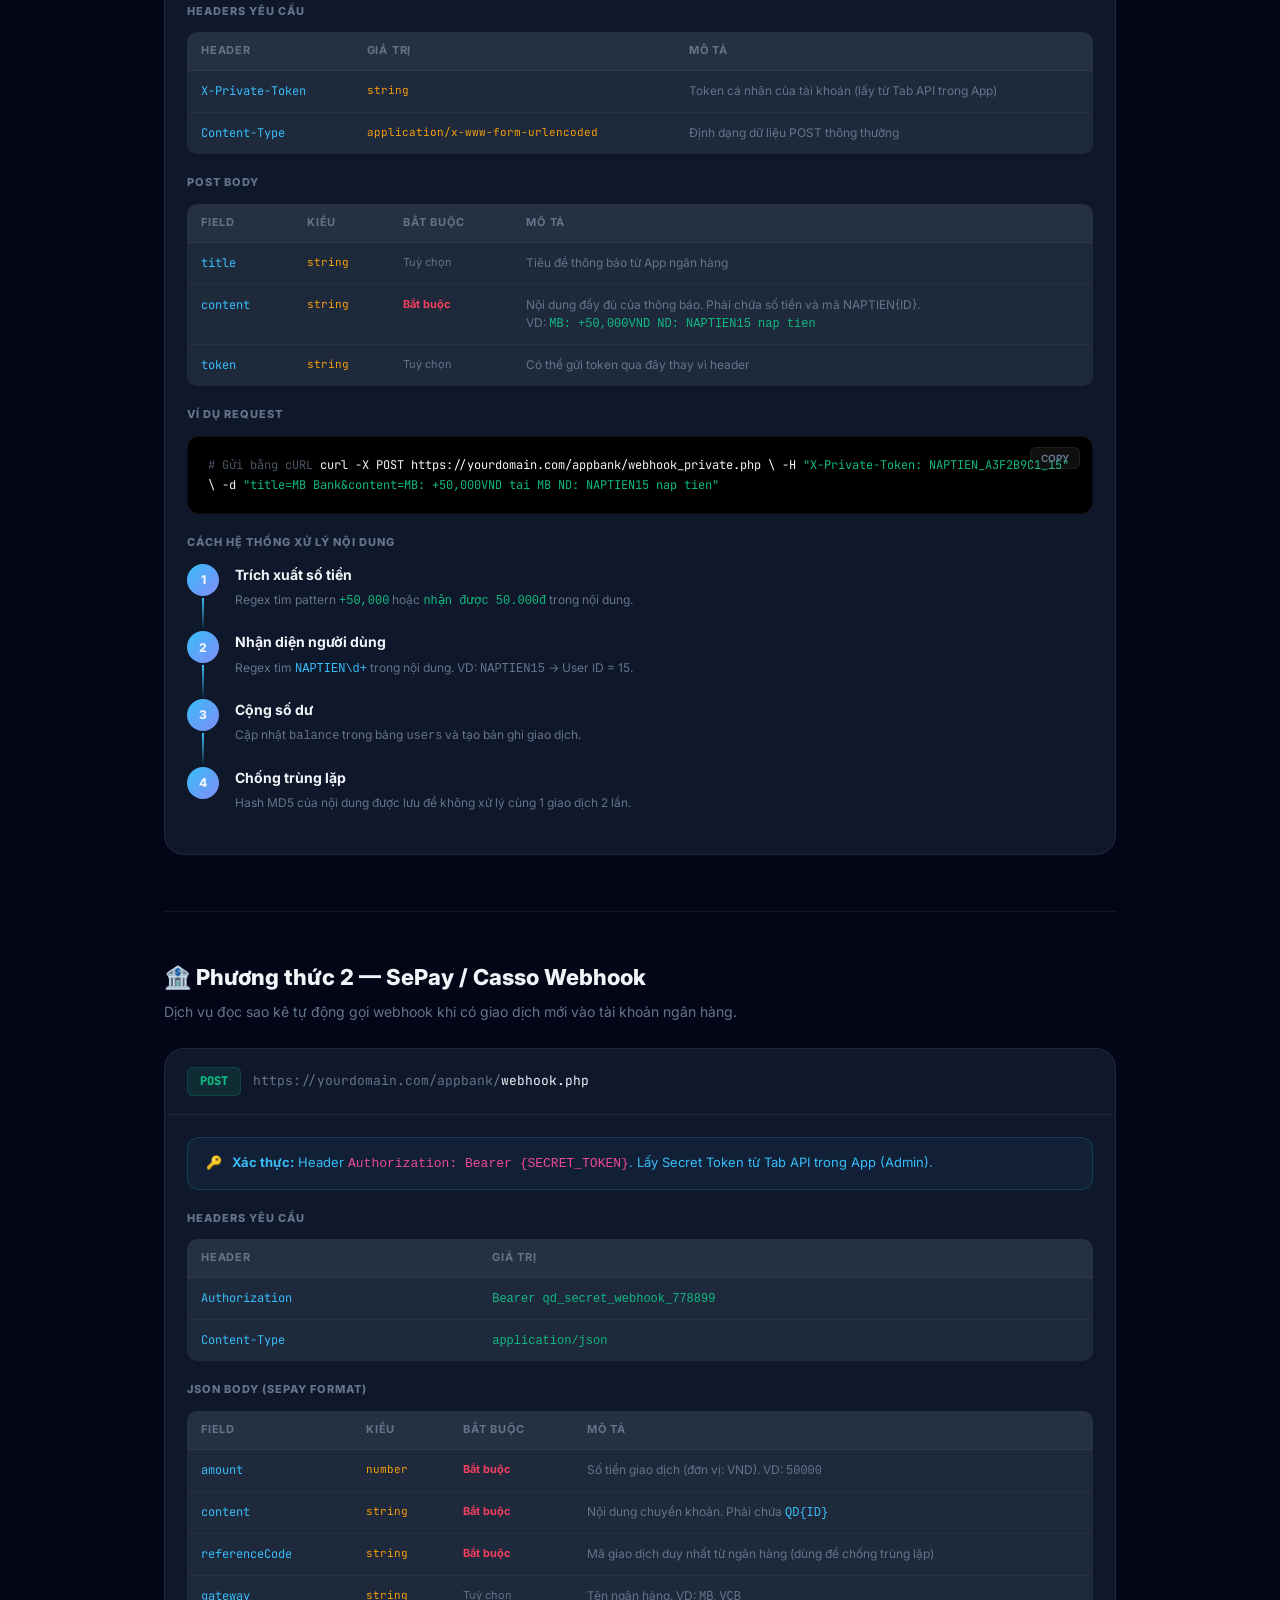
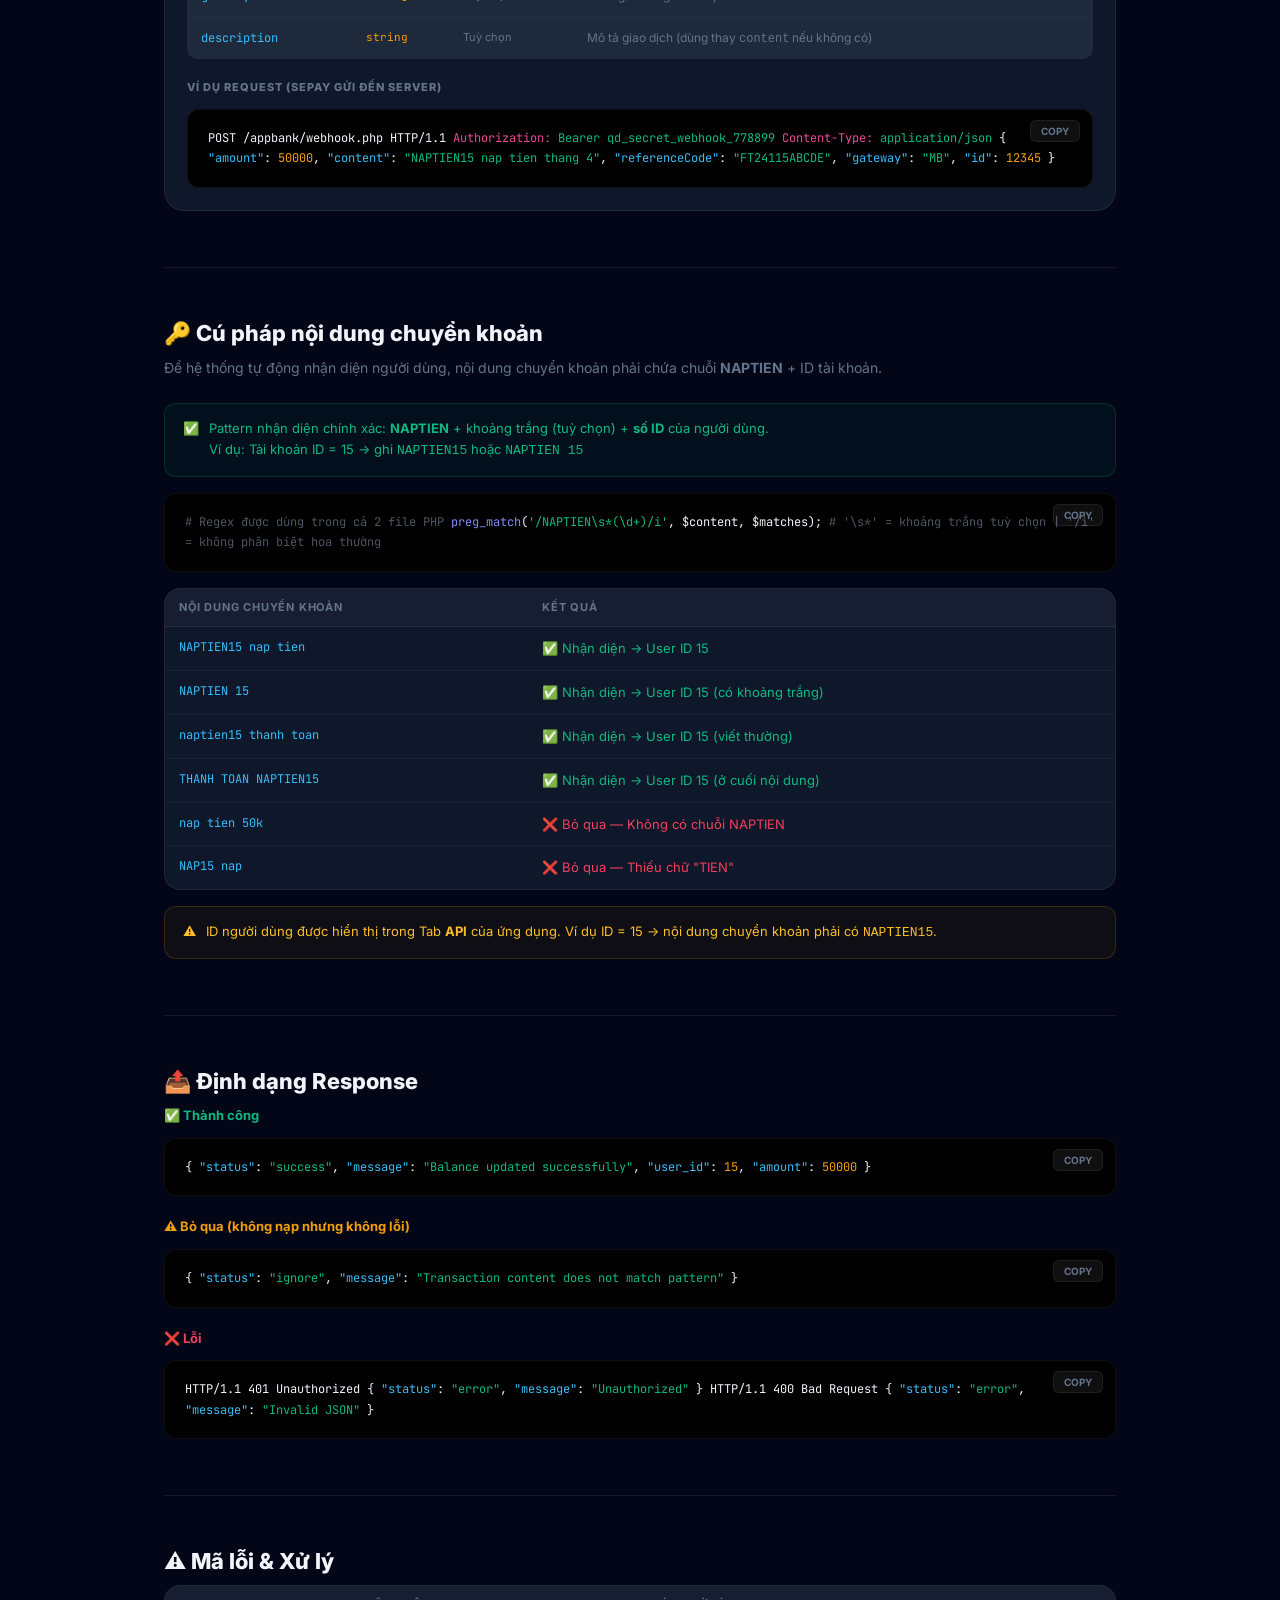
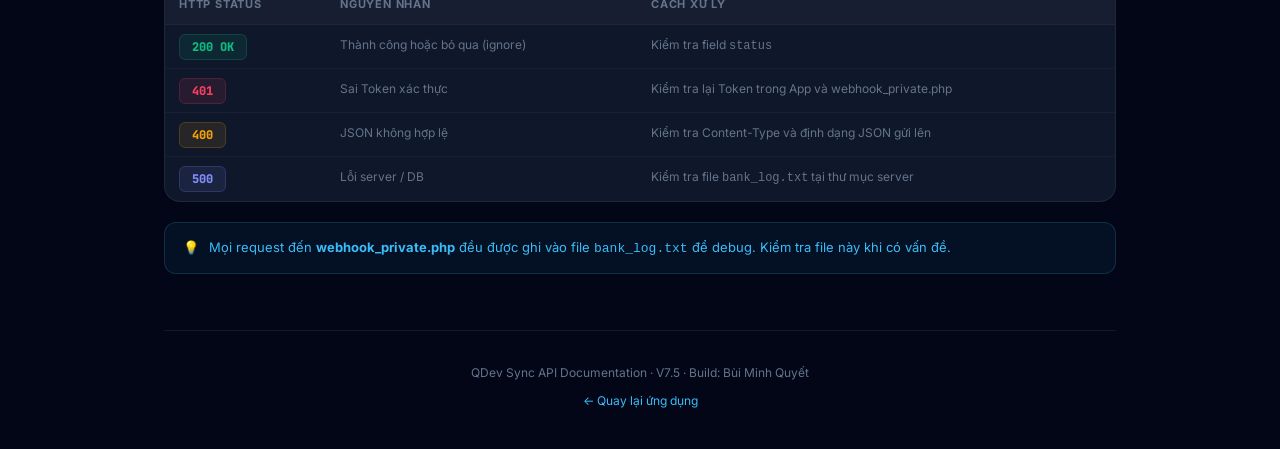
==== commit fab5af36: "Branding update: Change deposit prefix from QUYETDEV to NAPTIEN" ====
--- a/app/src/main/assets/docs.html
+++ b/app/src/main/assets/docs.html
@@ -397,7 +397,7 @@
                                 <td class="param-name">content</td>
                                 <td class="param-type">string</td>
                                 <td class="param-req">Bắt buộc</td>
-                                <td class="param-desc">Nội dung đầy đủ của thông báo. Phải chứa số tiền và mã QD{ID}.<br>VD: <span style="color:var(--emerald);font-family:monospace">MB: +50,000VND ND: QD15 nap tien</span></td>
+                                <td class="param-desc">Nội dung đầy đủ của thông báo. Phải chứa số tiền và mã NAPTIEN{ID}.<br>VD: <span style="color:var(--emerald);font-family:monospace">MB: +50,000VND ND: NAPTIEN15 nap tien</span></td>
                             </tr>
                             <tr>
                                 <td class="param-name">token</td>
@@ -415,8 +415,8 @@
                     <button class="copy-btn" onclick="copyCode(this)">COPY</button>
 <span class="comment"># Gửi bằng cURL</span>
 curl -X POST https://yourdomain.com/appbank/webhook_private.php \
-  -H <span class="str">"X-Private-Token: QD_A3F2B9C1_15"</span> \
-  -d <span class="str">"title=MB Bank&content=MB: +50,000VND tai MB ND: QD15 nap tien"</span>
+  -H <span class="str">"X-Private-Token: NAPTIEN_A3F2B9C1_15"</span> \
+  -d <span class="str">"title=MB Bank&content=MB: +50,000VND tai MB ND: NAPTIEN15 nap tien"</span>
                 </div>
 
                 <h4 style="margin-top: 20px;">Cách hệ thống xử lý nội dung</h4>
@@ -432,7 +432,7 @@
                         <div class="flow-num">2</div>
                         <div class="flow-content">
                             <h5>Nhận diện người dùng</h5>
-                            <p>Regex tìm <code style="color:var(--blue)">QD\d+</code> trong nội dung. VD: <code>QD15</code> → User ID = 15.</p>
+                            <p>Regex tìm <code style="color:var(--blue)">NAPTIEN\d+</code> trong nội dung. VD: <code>NAPTIEN15</code> → User ID = 15.</p>
                         </div>
                     </div>
                     <div class="flow-item">
@@ -510,7 +510,7 @@
 
 {
   <span class="key">"amount"</span>: <span class="num">50000</span>,
-  <span class="key">"content"</span>: <span class="str">"QD15 nap tien thang 4"</span>,
+  <span class="key">"content"</span>: <span class="str">"NAPTIEN15 nap tien thang 4"</span>,
   <span class="key">"referenceCode"</span>: <span class="str">"FT24115ABCDE"</span>,
   <span class="key">"gateway"</span>: <span class="str">"MB"</span>,
   <span class="key">"id"</span>: <span class="num">12345</span>
@@ -525,17 +525,17 @@
     <!-- PATTERN -->
     <div class="section" id="pattern">
         <div class="section-title">🔑 Cú pháp nội dung chuyển khoản</div>
-        <div class="section-desc">Để hệ thống tự động nhận diện người dùng, nội dung chuyển khoản phải chứa chuỗi <strong>QUYETDEV</strong> + ID tài khoản.</div>
+        <div class="section-desc">Để hệ thống tự động nhận diện người dùng, nội dung chuyển khoản phải chứa chuỗi <strong>NAPTIEN</strong> + ID tài khoản.</div>
 
         <div class="alert alert-success">
-            ✅ <div>Pattern nhận diện chính xác: <strong>QUYETDEV</strong> + khoảng trắng (tuỳ chọn) + <strong>số ID</strong> của người dùng.<br>
-            Ví dụ: Tài khoản ID = 15 → ghi <code style="color:var(--emerald)">QUYETDEV15</code> hoặc <code style="color:var(--emerald)">QUYETDEV 15</code></div>
+            ✅ <div>Pattern nhận diện chính xác: <strong>NAPTIEN</strong> + khoảng trắng (tuỳ chọn) + <strong>số ID</strong> của người dùng.<br>
+            Ví dụ: Tài khoản ID = 15 → ghi <code style="color:var(--emerald)">NAPTIEN15</code> hoặc <code style="color:var(--emerald)">NAPTIEN 15</code></div>
         </div>
 
         <div class="code-block" style="margin-bottom: 16px;">
             <button class="copy-btn" onclick="copyCode(this)">COPY</button>
 <span class="comment"># Regex được dùng trong cả 2 file PHP</span>
-<span class="kw">preg_match</span>(<span class="str">'/QUYETDEV\s*(\d+)/i'</span>, $content, $matches);
+<span class="kw">preg_match</span>(<span class="str">'/NAPTIEN\s*(\d+)/i'</span>, $content, $matches);
 <span class="comment"># '\s*' = khoảng trắng tuỳ chọn | '/i' = không phân biệt hoa thường</span>
         </div>
 
@@ -544,19 +544,19 @@
             <table>
                 <thead><tr><th>Nội dung chuyển khoản</th><th>Kết quả</th></tr></thead>
                 <tbody>
-                    <tr><td class="param-name">QUYETDEV15 nap tien</td><td style="color:var(--emerald);">✅ Nhận diện → User ID 15</td></tr>
-                    <tr><td class="param-name">QUYETDEV 15</td><td style="color:var(--emerald);">✅ Nhận diện → User ID 15 (có khoảng trắng)</td></tr>
-                    <tr><td class="param-name">quyetdev15 thanh toan</td><td style="color:var(--emerald);">✅ Nhận diện → User ID 15 (viết thường)</td></tr>
-                    <tr><td class="param-name">THANH TOAN QUYETDEV15</td><td style="color:var(--emerald);">✅ Nhận diện → User ID 15 (ở cuối nội dung)</td></tr>
-                    <tr><td class="param-name">nap tien 50k</td><td style="color:var(--rose);">❌ Bỏ qua — Không có chuỗi QUYETDEV</td></tr>
-                    <tr><td class="param-name">QUYET15 nap</td><td style="color:var(--rose);">❌ Bỏ qua — Thiếu chữ "DEV"</td></tr>
+                    <tr><td class="param-name">NAPTIEN15 nap tien</td><td style="color:var(--emerald);">✅ Nhận diện → User ID 15</td></tr>
+                    <tr><td class="param-name">NAPTIEN 15</td><td style="color:var(--emerald);">✅ Nhận diện → User ID 15 (có khoảng trắng)</td></tr>
+                    <tr><td class="param-name">naptien15 thanh toan</td><td style="color:var(--emerald);">✅ Nhận diện → User ID 15 (viết thường)</td></tr>
+                    <tr><td class="param-name">THANH TOAN NAPTIEN15</td><td style="color:var(--emerald);">✅ Nhận diện → User ID 15 (ở cuối nội dung)</td></tr>
+                    <tr><td class="param-name">nap tien 50k</td><td style="color:var(--rose);">❌ Bỏ qua — Không có chuỗi NAPTIEN</td></tr>
+                    <tr><td class="param-name">NAP15 nap</td><td style="color:var(--rose);">❌ Bỏ qua — Thiếu chữ "TIEN"</td></tr>
                 </tbody>
             </table>
         </div>
         </div>
 
         <div class="alert alert-warn" style="margin-top: 16px;">
-            ⚠️ <div>ID người dùng được hiển thị trong Tab <strong>API</strong> của ứng dụng. Ví dụ ID = 15 → nội dung chuyển khoản phải có <code>QUYETDEV15</code>.</div>
+            ⚠️ <div>ID người dùng được hiển thị trong Tab <strong>API</strong> của ứng dụng. Ví dụ ID = 15 → nội dung chuyển khoản phải có <code>NAPTIEN15</code>.</div>
         </div>
     </div>
 
@@ -640,7 +640,7 @@
     <!-- FOOTER -->
     <div style="border-top: 1px solid var(--border); padding-top: 32px; text-align: center; color: var(--muted); font-size: 12px;">
         <p>QDev Sync API Documentation · V7.5 · Build: Bùi Minh Quyết</p>
-        <p style="margin-top: 8px;"><a href="preview.html" style="color: var(--blue); text-decoration: none;">← Quay lại ứng dụng</a></p>
+        <p style="margin-top: 8px;"><a href="index.html" style="color: var(--blue); text-decoration: none;">← Quay lại ứng dụng</a></p>
     </div>
 </div>
 
